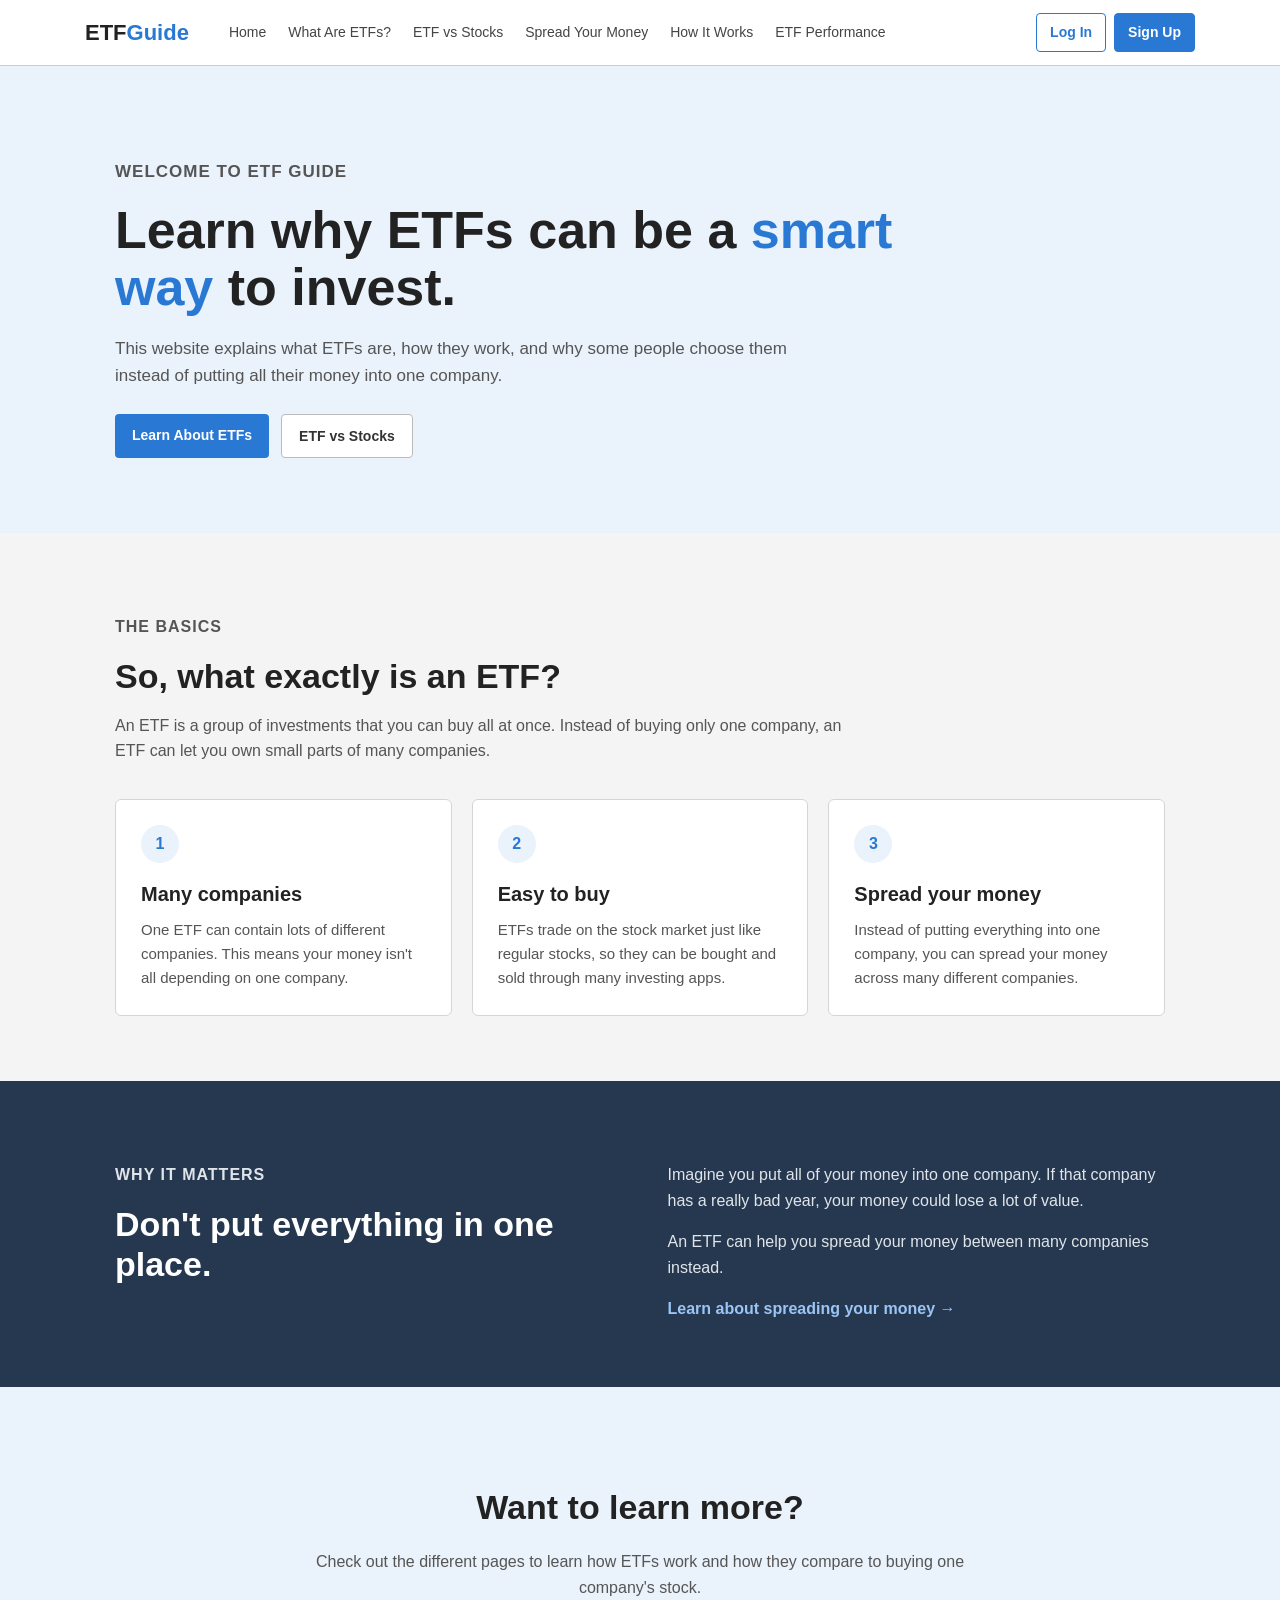
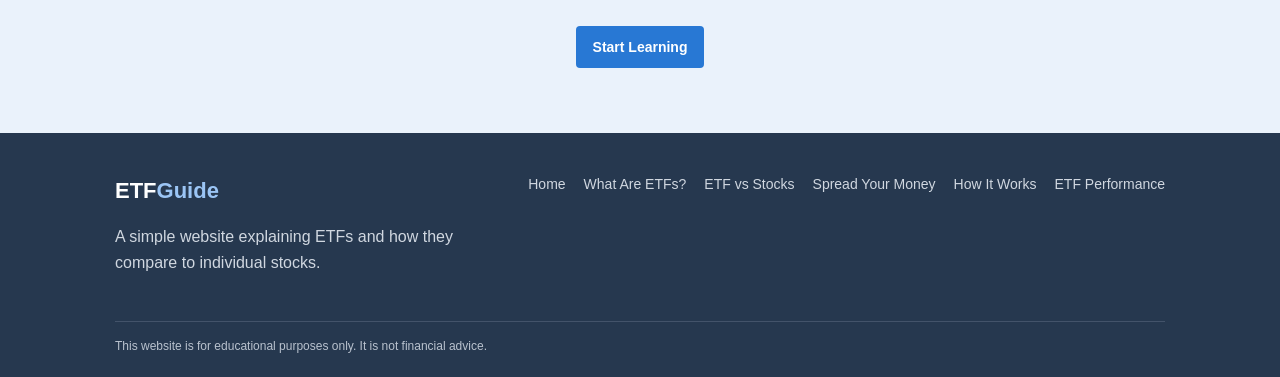
==== index.html @ 4fa62c59 "Add files via upload" ====
<!DOCTYPE html>
<html lang="en">

<head>
    <meta charset="UTF-8">

    <meta name="viewport"
          content="width=device-width, initial-scale=1.0">

    <title>ETF Guide | Learn About ETFs</title>

    <link rel="stylesheet" href="/style.css">
</head>


<body>

<nav class="navbar">

    <div class="nav-container">

        <a href="/" class="logo">
            ETF<span>Guide</span>
        </a>

        <div class="nav-links">

            <a href="/">Home</a>

            <a href="/etfs">What Are ETFs?</a>

            <a href="/compare">ETF vs Stocks</a>

            <a href="/diversification">Spread Your Money</a>

            <a href="/investing">How It Works</a>

            <a href="/etf-chart">ETF Performance</a>

        </div>

        <div class="auth-buttons">

            <a href="/login" class="login-button">
                Log In
            </a>

            <a href="/register" class="signup-button">
                Sign Up
            </a>

        </div>

    </div>

</nav>


<section class="hero">

    <div class="hero-content">

        <p class="eyebrow">
            WELCOME TO ETF GUIDE
        </p>

        <h1>
            Learn why ETFs can be a
            <span>smart way</span>
            to invest.
        </h1>

        <p>
            This website explains what ETFs are, how they work,
            and why some people choose them instead of putting
            all their money into one company.
        </p>

        <div class="hero-buttons">

            <a href="/etfs" class="primary-button">
                Learn About ETFs
            </a>

            <a href="/compare" class="secondary-button">
                ETF vs Stocks
            </a>

        </div>

    </div>

</section>


<section class="section">

    <div class="section-heading">

        <p class="eyebrow">
            THE BASICS
        </p>

        <h2>
            So, what exactly is an ETF?
        </h2>

        <p>
            An ETF is a group of investments that you can buy
            all at once. Instead of buying only one company,
            an ETF can let you own small parts of many companies.
        </p>

    </div>


    <div class="cards">

        <div class="card">

            <div class="card-icon">
                1
            </div>

            <h3>
                Many companies
            </h3>

            <p>
                One ETF can contain lots of different companies.
                This means your money isn't all depending on
                one company.
            </p>

        </div>


        <div class="card">

            <div class="card-icon">
                2
            </div>

            <h3>
                Easy to buy
            </h3>

            <p>
                ETFs trade on the stock market just like
                regular stocks, so they can be bought and sold
                through many investing apps.
            </p>

        </div>


        <div class="card">

            <div class="card-icon">
                3
            </div>

            <h3>
                Spread your money
            </h3>

            <p>
                Instead of putting everything into one company,
                you can spread your money across many different
                companies.
            </p>

        </div>

    </div>

</section>


<section class="dark-section">

    <div class="two-column">

        <div>

            <p class="eyebrow">
                WHY IT MATTERS
            </p>

            <h2>
                Don't put everything in one place.
            </h2>

        </div>

        <div>

            <p>
                Imagine you put all of your money into one company.
                If that company has a really bad year, your money
                could lose a lot of value.
            </p>

            <p>
                An ETF can help you spread your money between
                many companies instead.
            </p>

            <a href="/diversification" class="text-link">
                Learn about spreading your money →
            </a>

        </div>

    </div>

</section>


<section class="cta">

    <h2>
        Want to learn more?
    </h2>

    <p>
        Check out the different pages to learn how ETFs work
        and how they compare to buying one company's stock.
    </p>

    <a href="/etfs" class="primary-button">
        Start Learning
    </a>

</section>


<footer>

    <div class="footer-container">

        <div>

            <div class="logo">
                ETF<span>Guide</span>
            </div>

            <p>
                A simple website explaining ETFs and how they
                compare to individual stocks.
            </p>

        </div>


        <div class="footer-links">

            <a href="/">Home</a>

            <a href="/etfs">What Are ETFs?</a>

            <a href="/compare">ETF vs Stocks</a>

            <a href="/diversification">Spread Your Money</a>

            <a href="/investing">How It Works</a>

            <a href="/etf-chart">ETF Performance</a>

        </div>

    </div>


    <div class="copyright">

        This website is for educational purposes only.
        It is not financial advice.

    </div>

</footer>

</body>

</html>
---- style.css ----
/* =========================================
   ETF GUIDE 
   ========================================= */

* {
    box-sizing: border-box;
}

html {
    scroll-behavior: smooth;
}

body {
    margin: 0;
    font-family: Arial, Helvetica, sans-serif;
    background-color: #f4f4f4;
    color: #222;
    line-height: 1.6;
}

a {
    text-decoration: none;
}


/* =========================================
   NAVIGATION BAR
   ========================================= */

.navbar {
    background-color: #ffffff;
    border-bottom: 1px solid #cccccc;
}

.nav-container {
    max-width: 1150px;
    height: 65px;
    margin: auto;
    padding: 0 20px;

    display: flex;
    align-items: center;
}


/* Website name */

.logo {
    font-size: 22px;
    font-weight: bold;
    color: #222;
    white-space: nowrap;
}

.logo span {
    color: #2878d4;
}


/* Navigation links */

.nav-links {
    display: flex;
    align-items: center;
    gap: 22px;

    margin-left: 40px;
    flex: 1;
}

.nav-links a {
    color: #444;
    font-size: 14px;
}

.nav-links a:hover {
    color: #2878d4;
}

.nav-links a.active {
    color: #2878d4;
    font-weight: bold;
}


/* Login and signup */

.auth-buttons {
    display: flex;
    gap: 8px;
}

.login-button,
.signup-button {
    padding: 7px 13px;

    border-radius: 4px;

    font-size: 14px;
    font-weight: bold;
}

.login-button {
    color: #2878d4;
    border: 1px solid #2878d4;
    background-color: white;
}

.signup-button {
    color: white;
    background-color: #2878d4;
    border: 1px solid #2878d4;
}

.login-button:hover {
    background-color: #eef5ff;
}

.signup-button:hover {
    background-color: #1d63b5;
}


/* =========================================
   HERO
   ========================================= */

.hero {
    background-color: #eaf2fb;
    padding: 75px 20px;
}

.hero-content {
    max-width: 1050px;
    margin: auto;
}

.eyebrow {
    color: #2878d4;
    font-size: 12px;
    font-weight: bold;
    letter-spacing: 1px;
}

.hero h1 {
    max-width: 800px;

    margin: 12px 0 18px;

    font-size: 52px;
    line-height: 1.1;

    color: #222;
}

.hero h1 span {
    color: #2878d4;
}

.hero p {
    max-width: 700px;

    color: #555;

    font-size: 17px;
}


/* =========================================
   BUTTONS
   ========================================= */

.hero-buttons {
    display: flex;
    gap: 12px;
    margin-top: 25px;
}

.primary-button,
.secondary-button {
    display: inline-block;

    padding: 10px 17px;

    border-radius: 4px;

    font-size: 14px;
    font-weight: bold;
}

.primary-button {
    background-color: #2878d4;
    color: white;
}

.secondary-button {
    background-color: white;
    color: #333;
    border: 1px solid #bbbbbb;
}

.primary-button:hover {
    background-color: #1d63b5;
}

.secondary-button:hover {
    background-color: #eeeeee;
}


/* =========================================
   NORMAL SECTIONS
   ========================================= */

.section {
    max-width: 1100px;
    margin: auto;
    padding: 65px 25px;
}

.section-heading {
    max-width: 750px;
    margin-bottom: 35px;
}

.section-heading h2 {
    margin: 8px 0 15px;

    font-size: 34px;
    line-height: 1.2;

    color: #222;
}

.section-heading p {
    color: #555;
    font-size: 16px;
}


/* =========================================
   CARDS
   ========================================= */

.cards {
    display: grid;
    grid-template-columns: repeat(3, 1fr);
    gap: 20px;
}

.card {
    background-color: white;

    border: 1px solid #d5d5d5;
    border-radius: 6px;

    padding: 25px;
}

.card:hover {
    border-color: #2878d4;
}

.card-icon {
    width: 38px;
    height: 38px;

    display: flex;
    align-items: center;
    justify-content: center;

    margin-bottom: 15px;

    background-color: #eaf2fb;
    color: #2878d4;

    border-radius: 50%;

    font-weight: bold;
}

.card h3 {
    margin: 0 0 8px;

    font-size: 20px;
    color: #222;
}

.card p {
    margin: 0;

    color: #555;
    font-size: 15px;
}


/* =========================================
   DARK INFORMATION SECTION
   ========================================= */

.dark-section {
    background-color: #26384f;
    color: white;

    padding: 65px 25px;
}

.two-column {
    max-width: 1050px;
    margin: auto;

    display: grid;
    grid-template-columns: 1fr 1fr;

    gap: 55px;
}

.dark-section h2 {
    margin-top: 10px;

    font-size: 34px;
    line-height: 1.2;

    color: white;
}

.dark-section p {
    color: #e0e5eb;
    font-size: 16px;
}

.text-link {
    color: #9bc5f5;
    font-weight: bold;
}

.text-link:hover {
    color: white;
}


/* =========================================
   COMPARISON
   ========================================= */

.comparison {
    display: grid;
    grid-template-columns: 1fr 1fr;
    gap: 20px;
}

.comparison-box {
    background-color: white;

    border: 1px solid #d5d5d5;
    border-radius: 6px;

    padding: 28px;
}

.comparison-box.featured {
    border: 2px solid #2878d4;
}

.comparison-box h3 {
    margin-top: 5px;
    margin-bottom: 15px;

    font-size: 23px;
}

.comparison-box ul {
    padding-left: 20px;
}

.comparison-box li {
    margin-bottom: 10px;
    color: #555;
}

.recommended {
    color: #2878d4;

    font-size: 11px;
    font-weight: bold;
    letter-spacing: 1px;
}

.center-button {
    text-align: center;
    margin-top: 30px;
}


/* =========================================
   CTA
   ========================================= */

.cta {
    background-color: #eaf2fb;

    padding: 65px 25px;

    text-align: center;
}

.cta h2 {
    margin-bottom: 15px;

    font-size: 34px;
    color: #222;
}

.cta p {
    max-width: 650px;

    margin: 0 auto 25px;

    color: #555;
}


/* =========================================
   FOOTER
   ========================================= */

footer {
    background-color: #26384f;

    color: white;

    padding: 40px 25px 20px;
}

.footer-container {
    max-width: 1050px;
    margin: auto;

    display: flex;
    justify-content: space-between;

    gap: 40px;
}

.footer-container .logo {
    color: white;
}

.footer-container .logo span {
    color: #9bc5f5;
}

.footer-container p {
    max-width: 350px;
    color: #d0d7e0;
}

.footer-links {
    display: flex;
    flex-wrap: wrap;
    gap: 18px;
}

.footer-links a {
    color: #d0d7e0;
    font-size: 14px;
}

.footer-links a:hover {
    color: white;
}

.copyright {
    max-width: 1050px;

    margin: 30px auto 0;
    padding-top: 15px;

    border-top: 1px solid #43536a;

    color: #b9c2ce;

    font-size: 12px;
}


/* =========================================
   MOBILE
   ========================================= */

@media (max-width: 900px) {

    .nav-container {
        height: auto;

        padding-top: 12px;
        padding-bottom: 12px;

        flex-wrap: wrap;
    }

    .nav-links {
        order: 3;

        width: 100%;

        margin-left: 0;
        margin-top: 10px;

        gap: 18px;

        overflow-x: auto;
    }

    .nav-links a {
        white-space: nowrap;
    }

    .cards {
        grid-template-columns: 1fr;
    }

    .two-column {
        grid-template-columns: 1fr;
        gap: 25px;
    }

    .hero h1 {
        font-size: 43px;
    }
}


@media (max-width: 650px) {

    .nav-container {
        justify-content: center;
    }

    .logo {
        width: 100%;
        text-align: center;
    }

    .auth-buttons {
        margin-top: 8px;
    }

    .hero {
        padding: 55px 20px;
    }

    .hero h1 {
        font-size: 38px;
    }

    .hero-buttons {
        flex-direction: column;
        align-items: stretch;
    }

    .section {
        padding: 50px 20px;
    }

    .section-heading h2,
    .dark-section h2,
    .cta h2 {
        font-size: 29px;
    }

    .comparison {
        grid-template-columns: 1fr;
    }

    .footer-container {
        flex-direction: column;
    }
}

/* =========================================
   INVESTMENT FORM
   ========================================= */

.investment-form {
    max-width: 900px;
    margin: auto;

    background-color: white;

    border: 1px solid #d5d5d5;
    border-radius: 6px;

    padding: 30px;
}

.form-group {
    margin-bottom: 20px;
}

.form-group label {
    display: block;

    margin-bottom: 6px;

    font-weight: bold;
    font-size: 14px;
}

.form-group input,
.form-group select {
    width: 100%;

    padding: 10px;

    border: 1px solid #bbbbbb;
    border-radius: 4px;

    font-family: Arial, Helvetica, sans-serif;
    font-size: 14px;
}

.form-group input:focus,
.form-group select:focus {
    outline: none;

    border-color: #2878d4;
}

.investment-form h3 {
    margin-top: 30px;
    margin-bottom: 20px;
}

.investment-form-row {
    display: grid;

    grid-template-columns: 1fr 1fr 1fr;

    gap: 15px;

    padding: 20px 0;

    border-bottom: 1px solid #eeeeee;
}


/* =========================================
   INVESTMENT LIST ON HOME PAGE
   ========================================= */

.investment-list {
    max-width: 900px;

    margin: 0 auto 30px;
}

.investment-item {
    background-color: white;

    border: 1px solid #d5d5d5;

    padding: 18px 20px;

    margin-bottom: 10px;

    border-radius: 5px;

    display: flex;

    justify-content: space-between;

    align-items: center;
}

.investment-item strong {
    font-size: 17px;
}

.investment-item span {
    color: #555;
}

/* =========================================
   MOBILE INVESTMENT FORM
   ========================================= */

@media (max-width: 700px) {

    .investment-form-row {
        grid-template-columns: 1fr;
    }

    .investment-item {
        flex-direction: column;

        align-items: flex-start;

        gap: 5px;
    }

}
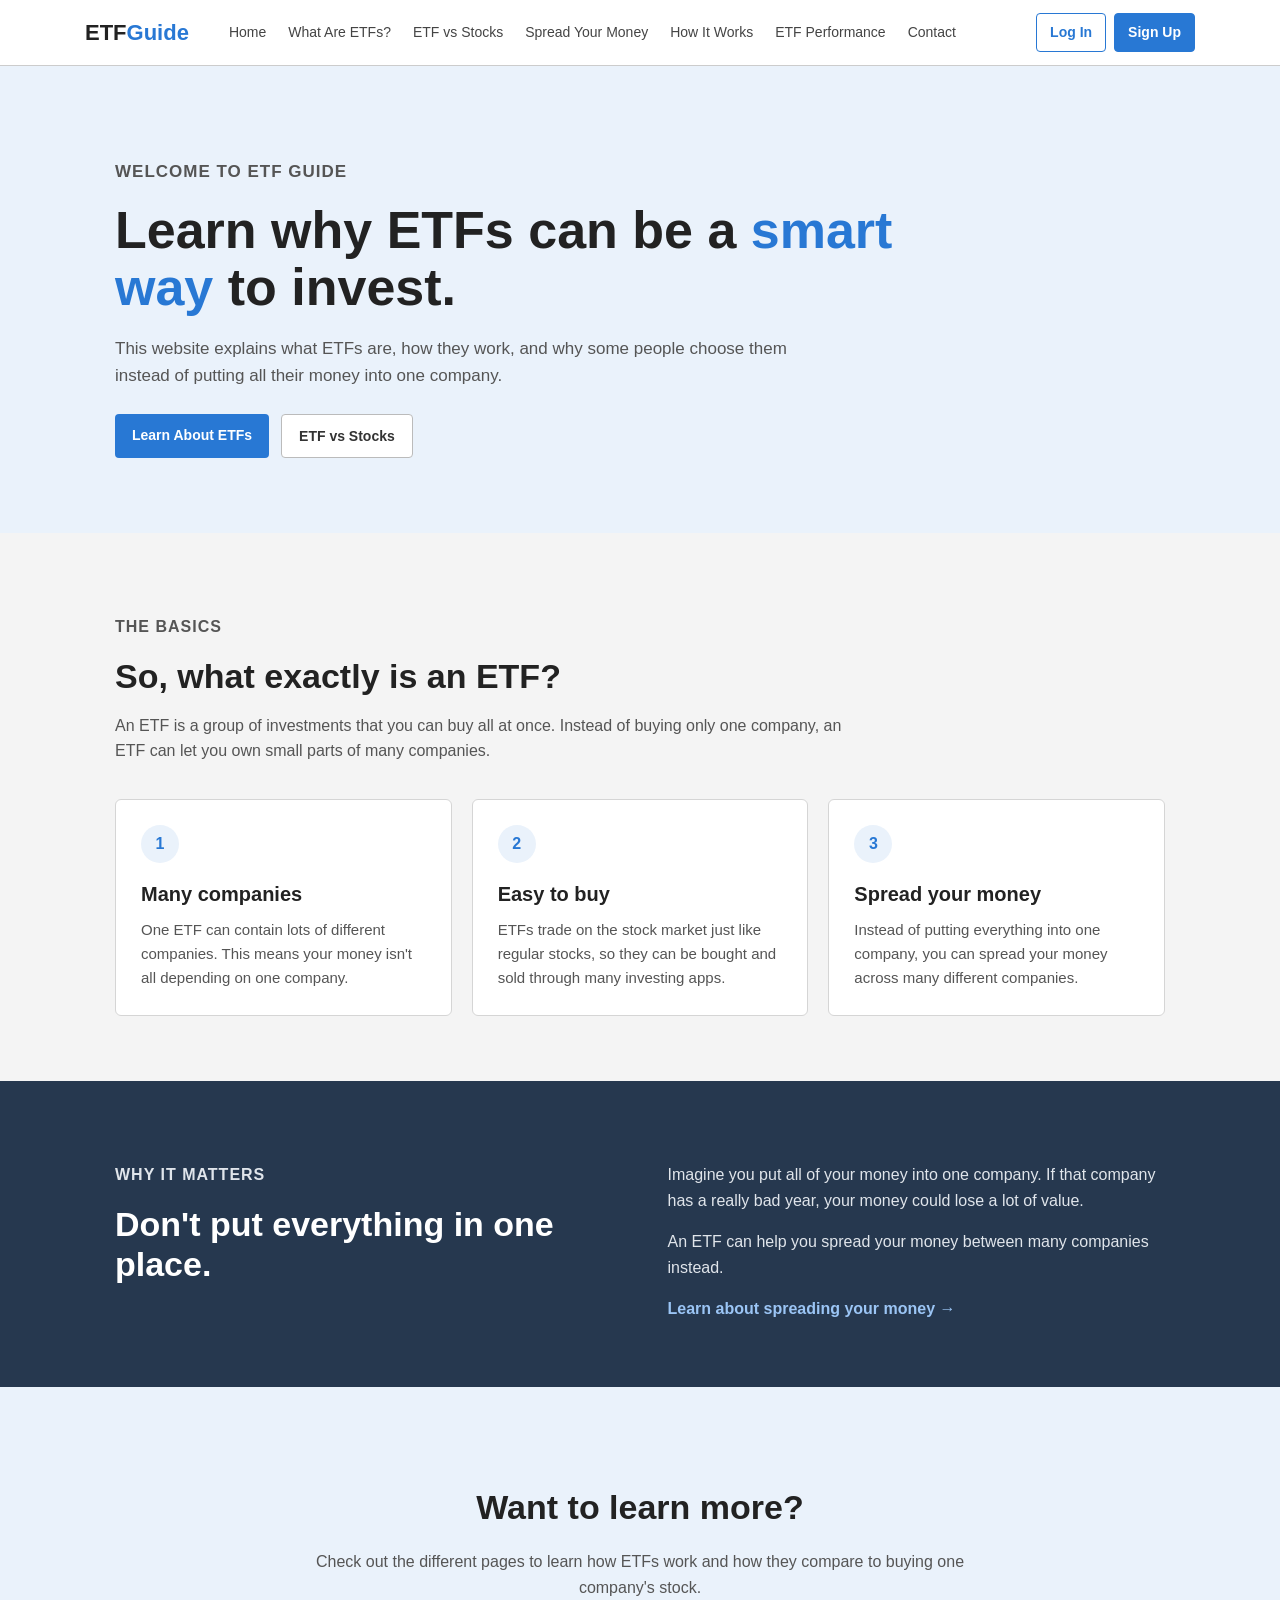
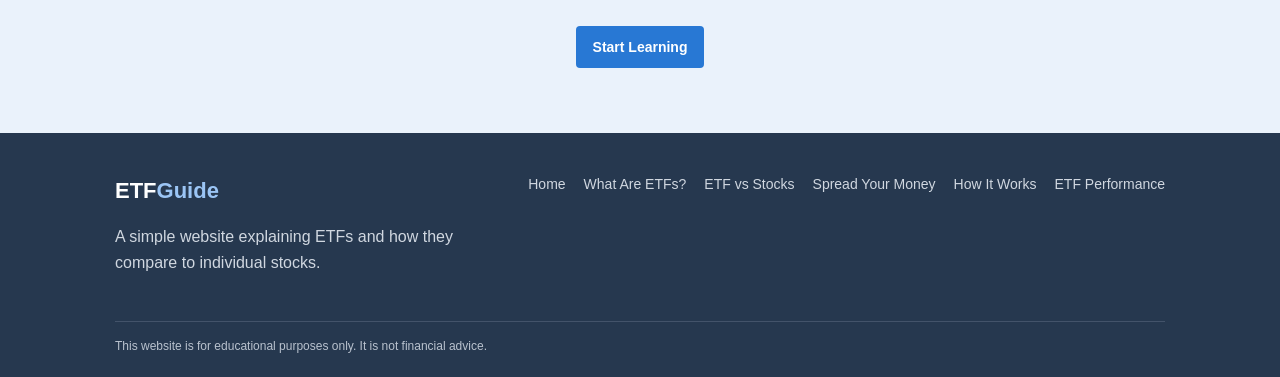
==== commit 6ff41267: "add contact page with google sheets integration" ====
--- a/index.html
+++ b/index.html
@@ -1,286 +1,287 @@
-<!DOCTYPE html>
-<html lang="en">
-
-<head>
-    <meta charset="UTF-8">
-
-    <meta name="viewport"
-          content="width=device-width, initial-scale=1.0">
-
-    <title>ETF Guide | Learn About ETFs</title>
-
-    <link rel="stylesheet" href="/style.css">
-</head>
-
-
-<body>
-
-<nav class="navbar">
-
-    <div class="nav-container">
-
-        <a href="/" class="logo">
-            ETF<span>Guide</span>
-        </a>
-
-        <div class="nav-links">
-
-            <a href="/">Home</a>
-
-            <a href="/etfs">What Are ETFs?</a>
-
-            <a href="/compare">ETF vs Stocks</a>
-
-            <a href="/diversification">Spread Your Money</a>
-
-            <a href="/investing">How It Works</a>
-
-            <a href="/etf-chart">ETF Performance</a>
-
-        </div>
-
-        <div class="auth-buttons">
-
-            <a href="/login" class="login-button">
-                Log In
-            </a>
-
-            <a href="/register" class="signup-button">
-                Sign Up
-            </a>
-
-        </div>
-
-    </div>
-
-</nav>
-
-
-<section class="hero">
-
-    <div class="hero-content">
-
-        <p class="eyebrow">
-            WELCOME TO ETF GUIDE
-        </p>
-
-        <h1>
-            Learn why ETFs can be a
-            <span>smart way</span>
-            to invest.
-        </h1>
-
-        <p>
-            This website explains what ETFs are, how they work,
-            and why some people choose them instead of putting
-            all their money into one company.
-        </p>
-
-        <div class="hero-buttons">
-
-            <a href="/etfs" class="primary-button">
-                Learn About ETFs
-            </a>
-
-            <a href="/compare" class="secondary-button">
-                ETF vs Stocks
-            </a>
-
-        </div>
-
-    </div>
-
-</section>
-
-
-<section class="section">
-
-    <div class="section-heading">
-
-        <p class="eyebrow">
-            THE BASICS
-        </p>
-
-        <h2>
-            So, what exactly is an ETF?
-        </h2>
-
-        <p>
-            An ETF is a group of investments that you can buy
-            all at once. Instead of buying only one company,
-            an ETF can let you own small parts of many companies.
-        </p>
-
-    </div>
-
-
-    <div class="cards">
-
-        <div class="card">
-
-            <div class="card-icon">
-                1
-            </div>
-
-            <h3>
-                Many companies
-            </h3>
-
-            <p>
-                One ETF can contain lots of different companies.
-                This means your money isn't all depending on
-                one company.
-            </p>
-
-        </div>
-
-
-        <div class="card">
-
-            <div class="card-icon">
-                2
-            </div>
-
-            <h3>
-                Easy to buy
-            </h3>
-
-            <p>
-                ETFs trade on the stock market just like
-                regular stocks, so they can be bought and sold
-                through many investing apps.
-            </p>
-
-        </div>
-
-
-        <div class="card">
-
-            <div class="card-icon">
-                3
-            </div>
-
-            <h3>
-                Spread your money
-            </h3>
-
-            <p>
-                Instead of putting everything into one company,
-                you can spread your money across many different
-                companies.
-            </p>
-
-        </div>
-
-    </div>
-
-</section>
-
-
-<section class="dark-section">
-
-    <div class="two-column">
-
-        <div>
-
-            <p class="eyebrow">
-                WHY IT MATTERS
-            </p>
-
-            <h2>
-                Don't put everything in one place.
-            </h2>
-
-        </div>
-
-        <div>
-
-            <p>
-                Imagine you put all of your money into one company.
-                If that company has a really bad year, your money
-                could lose a lot of value.
-            </p>
-
-            <p>
-                An ETF can help you spread your money between
-                many companies instead.
-            </p>
-
-            <a href="/diversification" class="text-link">
-                Learn about spreading your money →
-            </a>
-
-        </div>
-
-    </div>
-
-</section>
-
-
-<section class="cta">
-
-    <h2>
-        Want to learn more?
-    </h2>
-
-    <p>
-        Check out the different pages to learn how ETFs work
-        and how they compare to buying one company's stock.
-    </p>
-
-    <a href="/etfs" class="primary-button">
-        Start Learning
-    </a>
-
-</section>
-
-
-<footer>
-
-    <div class="footer-container">
-
-        <div>
-
-            <div class="logo">
-                ETF<span>Guide</span>
-            </div>
-
-            <p>
-                A simple website explaining ETFs and how they
-                compare to individual stocks.
-            </p>
-
-        </div>
-
-
-        <div class="footer-links">
-
-            <a href="/">Home</a>
-
-            <a href="/etfs">What Are ETFs?</a>
-
-            <a href="/compare">ETF vs Stocks</a>
-
-            <a href="/diversification">Spread Your Money</a>
-
-            <a href="/investing">How It Works</a>
-
-            <a href="/etf-chart">ETF Performance</a>
-
-        </div>
-
-    </div>
-
-
-    <div class="copyright">
-
-        This website is for educational purposes only.
-        It is not financial advice.
-
-    </div>
-
-</footer>
-
-</body>
-
+<!DOCTYPE html>
+<html lang="en">
+
+<head>
+    <meta charset="UTF-8">
+
+    <meta name="viewport"
+          content="width=device-width, initial-scale=1.0">
+
+    <title>ETF Guide | Learn About ETFs</title>
+
+    <link rel="stylesheet" href="style.css">
+</head>
+
+
+<body>
+
+<nav class="navbar">
+
+    <div class="nav-container">
+
+        <a href="/" class="logo">
+            ETF<span>Guide</span>
+        </a>
+
+        <div class="nav-links">
+
+            <a href="index.html">Home</a>
+
+            <a href="etfs.html">What Are ETFs?</a>
+
+            <a href="compare.html">ETF vs Stocks</a>
+
+            <a href="diversification.html">Spread Your Money</a>
+
+            <a href="investing.html">How It Works</a>
+
+            <a href="etf-chart.html">ETF Performance</a>
+
+            <a href="contact.html">Contact</a>
+        </div>
+
+        <div class="auth-buttons">
+
+            <a href="login.html" class="login-button">
+                Log In
+            </a>
+
+            <a href="register.html" class="signup-button">
+                Sign Up
+            </a>
+
+        </div>
+
+    </div>
+
+</nav>
+
+
+<section class="hero">
+
+    <div class="hero-content">
+
+        <p class="eyebrow">
+            WELCOME TO ETF GUIDE
+        </p>
+
+        <h1>
+            Learn why ETFs can be a
+            <span>smart way</span>
+            to invest.
+        </h1>
+
+        <p>
+            This website explains what ETFs are, how they work,
+            and why some people choose them instead of putting
+            all their money into one company.
+        </p>
+
+        <div class="hero-buttons">
+
+            <a href="/etfs" class="primary-button">
+                Learn About ETFs
+            </a>
+
+            <a href="/compare" class="secondary-button">
+                ETF vs Stocks
+            </a>
+
+        </div>
+
+    </div>
+
+</section>
+
+
+<section class="section">
+
+    <div class="section-heading">
+
+        <p class="eyebrow">
+            THE BASICS
+        </p>
+
+        <h2>
+            So, what exactly is an ETF?
+        </h2>
+
+        <p>
+            An ETF is a group of investments that you can buy
+            all at once. Instead of buying only one company,
+            an ETF can let you own small parts of many companies.
+        </p>
+
+    </div>
+
+
+    <div class="cards">
+
+        <div class="card">
+
+            <div class="card-icon">
+                1
+            </div>
+
+            <h3>
+                Many companies
+            </h3>
+
+            <p>
+                One ETF can contain lots of different companies.
+                This means your money isn't all depending on
+                one company.
+            </p>
+
+        </div>
+
+
+        <div class="card">
+
+            <div class="card-icon">
+                2
+            </div>
+
+            <h3>
+                Easy to buy
+            </h3>
+
+            <p>
+                ETFs trade on the stock market just like
+                regular stocks, so they can be bought and sold
+                through many investing apps.
+            </p>
+
+        </div>
+
+
+        <div class="card">
+
+            <div class="card-icon">
+                3
+            </div>
+
+            <h3>
+                Spread your money
+            </h3>
+
+            <p>
+                Instead of putting everything into one company,
+                you can spread your money across many different
+                companies.
+            </p>
+
+        </div>
+
+    </div>
+
+</section>
+
+
+<section class="dark-section">
+
+    <div class="two-column">
+
+        <div>
+
+            <p class="eyebrow">
+                WHY IT MATTERS
+            </p>
+
+            <h2>
+                Don't put everything in one place.
+            </h2>
+
+        </div>
+
+        <div>
+
+            <p>
+                Imagine you put all of your money into one company.
+                If that company has a really bad year, your money
+                could lose a lot of value.
+            </p>
+
+            <p>
+                An ETF can help you spread your money between
+                many companies instead.
+            </p>
+
+            <a href="/diversification" class="text-link">
+                Learn about spreading your money →
+            </a>
+
+        </div>
+
+    </div>
+
+</section>
+
+
+<section class="cta">
+
+    <h2>
+        Want to learn more?
+    </h2>
+
+    <p>
+        Check out the different pages to learn how ETFs work
+        and how they compare to buying one company's stock.
+    </p>
+
+    <a href="/etfs" class="primary-button">
+        Start Learning
+    </a>
+
+</section>
+
+
+<footer>
+
+    <div class="footer-container">
+
+        <div>
+
+            <div class="logo">
+                ETF<span>Guide</span>
+            </div>
+
+            <p>
+                A simple website explaining ETFs and how they
+                compare to individual stocks.
+            </p>
+
+        </div>
+
+
+        <div class="footer-links">
+
+            <a href="/">Home</a>
+
+            <a href="/etfs">What Are ETFs?</a>
+
+            <a href="/compare">ETF vs Stocks</a>
+
+            <a href="/diversification">Spread Your Money</a>
+
+            <a href="/investing">How It Works</a>
+
+            <a href="/etf-chart">ETF Performance</a>
+
+        </div>
+
+    </div>
+
+
+    <div class="copyright">
+
+        This website is for educational purposes only.
+        It is not financial advice.
+
+    </div>
+
+</footer>
+
+</body>
+
 </html>
